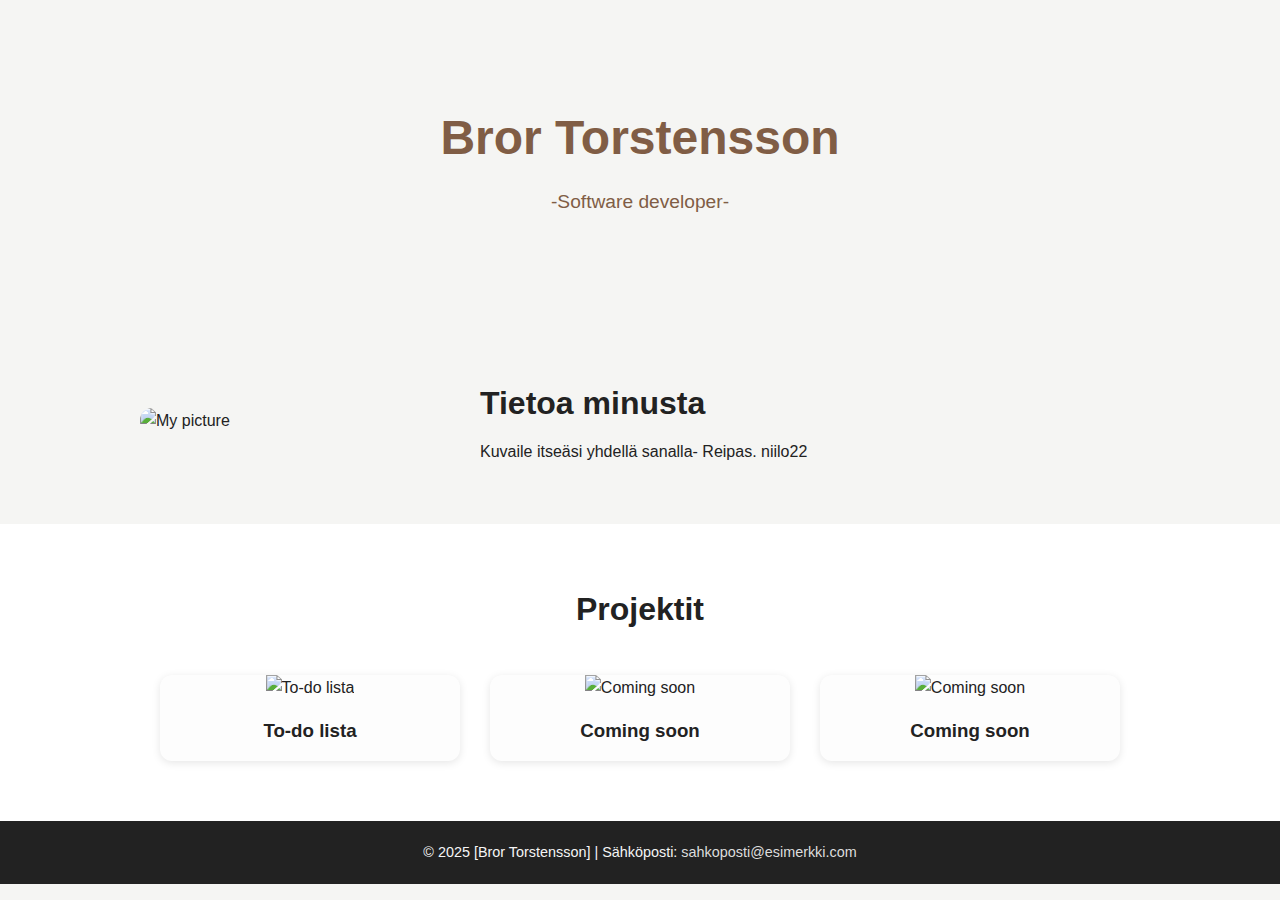
==== index.html @ 64b6ead8 "add to-do app" ====
<!DOCTYPE html>
<html lang="fi">
<head>
  <meta charset="UTF-8" />
  <meta name="viewport" content="width=device-width, initial-scale=1.0" />
  <title>BT Porfolio</title>
  <link rel="stylesheet" href="style.css" />
</head>
<body>

  <!-- Hero-osio -->
  <section class="hero">
    <h1>Bror Torstensson</h1>
    <p> -Software developer- </p>
  </section>

  <!-- Minusta-osio -->
  <section class="about">
    <div class="about-content">
      <img src="myPicture.jpg" alt="My picture" class="profile-img" />
      <div class="about-text">
        <h2>Tietoa minusta</h2>
        <p>
          Kuvaile itseäsi yhdellä sanalla- Reipas.   niilo22
        </p>
      </div>
    </div>
  </section>

  <!-- Projektit-osio -->
  <section class="projects">
    <h2>Projektit</h2>
    <div class="project-list">

      <div class="project-card">
        <a href="todo.html"> </a>
        <img src="todo.jpg" alt="To-do lista" />    <!-- To-do lista -->
        <h3>To-do lista</h3>
      </div>

      <div class="project-card">
        <img src="ComingSoon.jpg" alt="Coming soon" />    <!-- Tasohyppelypeli -->
        <h3>Coming soon</h3>
      </div>

      <div class="project-card">
        <img src="comingSoon.jpg" alt="Coming soon" /> <!-- Ajanvarausjärjestelmä -->
        <h3>Coming soon</h3>
      </div>

    </div>
  </section>

  <!-- Footer -->
  <footer class="footer">
    <p>© 2025 [Bror Torstensson] | Sähköposti: <a href="mailto:sahkoposti@esimerkki.com">sahkoposti@esimerkki.com</a></p>
  </footer>

</body>
</html>
---- style.css ----
/* Yleiset tyylit */
* {
    margin: 0;
    padding: 0;
    box-sizing: border-box;
  }
  
  body {
    font-family: 'Segoe UI', Tahoma, Geneva, Verdana, sans-serif;
    background-color: #f5f5f3;
    color: #222;
    line-height: 1.6;
  }
  
  /* Hero-osio */
  .hero {
    background-image: url('hero.jpg'); /* Vaihda omaan taustakuvaan */
    background-size: cover;
    background-position: center;
    text-align: center;
    padding: 100px 20px;
    color: rgb(128, 93, 69);
  }
  
  .hero h1 {
    font-size: 3rem;
    margin-bottom: 10px;
  }
  
  .hero p {
    font-size: 1.2rem;
  }
  
  /* Tietoa minusta -osio */
  .about {
    padding: 60px 20px;
  }
  
  .about-content {
    max-width: 1000px;
    margin: 0 auto;
    display: flex;
    flex-wrap: wrap;
    align-items: center;
    gap: 40px;
  }
  
  .profile-img {
    width: 300px;
    border-radius: 12px;
  }
  
  .about-text {
    flex: 1;
  }
  
  .about-text h2 {
    font-size: 2rem;
    margin-bottom: 10px;
  }
  
  /* Projektit-osio */
  .projects {
    background-color: #fff;
    padding: 60px 20px;
    text-align: center;
  }
  
  .projects h2 {
    font-size: 2rem;
    margin-bottom: 40px;
  }
  
  .project-list {
    display: flex;
    flex-wrap: wrap;
    justify-content: center;
    gap: 30px;
  }
  
  .project-card {
    background-color: #fdfdfd;
    border-radius: 12px;
    box-shadow: 0 2px 8px rgba(0, 0, 0, 0.1);
    overflow: hidden;
    transition: transform 0.3s ease;
    width: 300px;
    cursor: pointer;
  }
  
  .project-card:hover {
    transform: scale(1.05);
  }
  
  .project-card img {
    width: 100%;
    height: 200px;
    object-fit: cover;
  }
  
  .project-card h3 {
    padding: 15px;
  }
  
  /* Footer */
  .footer {
    background-color: #222;
    color: #f5f5f5;
    text-align: center;
    padding: 20px;
    font-size: 0.9rem;
  }
  
  .footer a {
    color: #ddd;
    text-decoration: none;
  }
  
  .footer a:hover {
    text-decoration: underline;
  }
/* Todo list osio */

  .todo-app {
    max-width: 600px;
    margin: 0 auto;
    padding: 20px;
    background-color: #fff;
    border-radius: 12px;
    box-shadow: 0 2px 8px rgba(0, 0, 0, 0.1);
  }
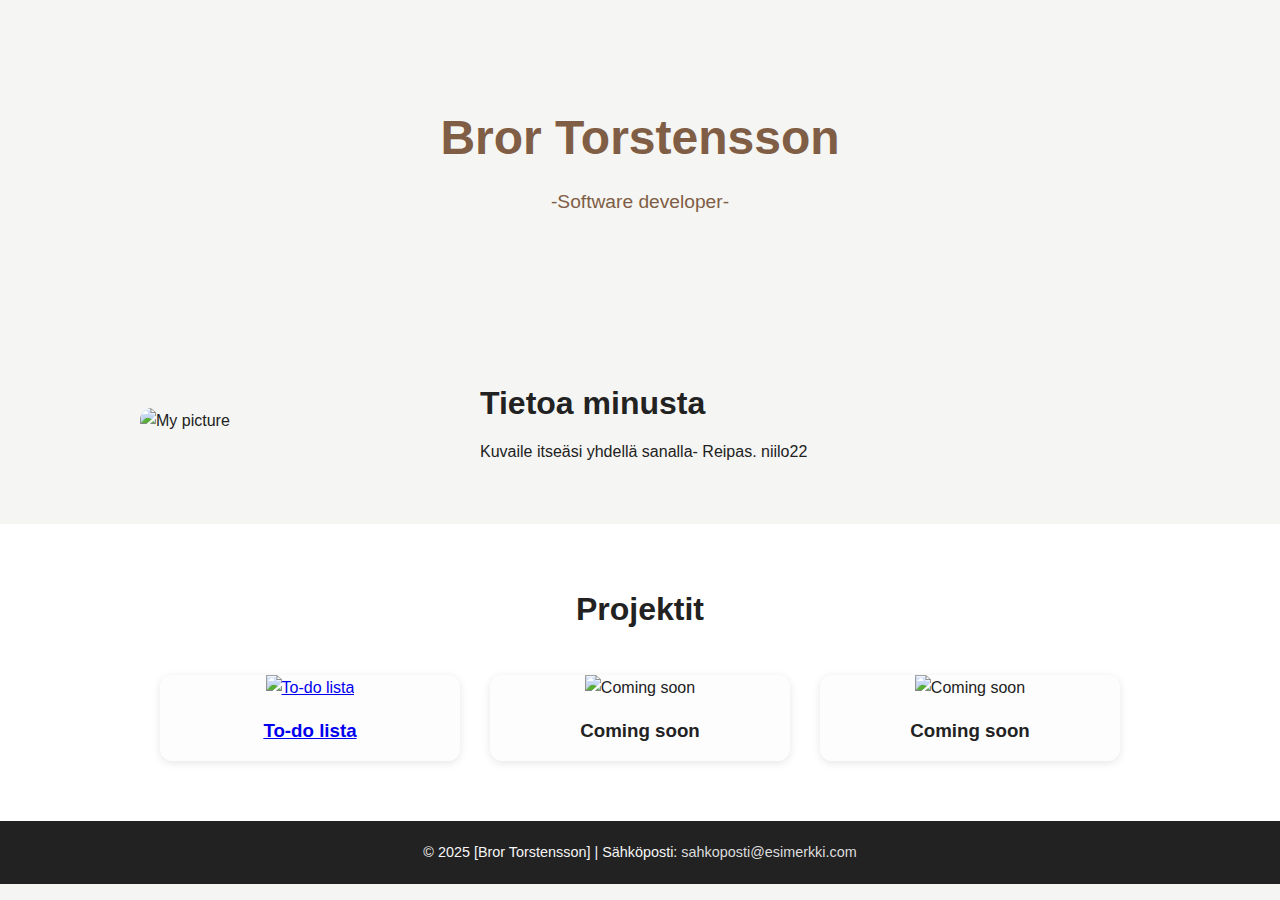
==== commit d3ce845a: "update todo index" ====
--- a/index.html
+++ b/index.html
@@ -32,11 +32,12 @@
     <h2>Projektit</h2>
     <div class="project-list">
 
-      <div class="project-card">
-        <a href="todo.html"> </a>
-        <img src="todo.jpg" alt="To-do lista" />    <!-- To-do lista -->
-        <h3>To-do lista</h3>
-      </div>
+      <a href="to-do">
+        <div class="project-card">
+          <img src="todo.jpg" alt="To-do lista" />
+          <h3>To-do lista</h3>
+        </div>
+      </a>
 
       <div class="project-card">
         <img src="ComingSoon.jpg" alt="Coming soon" />    <!-- Tasohyppelypeli -->
--- a/style.css
+++ b/style.css
@@ -1,131 +1,271 @@
 /* Yleiset tyylit */
 * {
-    margin: 0;
-    padding: 0;
-    box-sizing: border-box;
-  }
-  
-  body {
-    font-family: 'Segoe UI', Tahoma, Geneva, Verdana, sans-serif;
-    background-color: #f5f5f3;
-    color: #222;
-    line-height: 1.6;
-  }
-  
-  /* Hero-osio */
-  .hero {
-    background-image: url('hero.jpg'); /* Vaihda omaan taustakuvaan */
-    background-size: cover;
-    background-position: center;
-    text-align: center;
-    padding: 100px 20px;
-    color: rgb(128, 93, 69);
-  }
-  
-  .hero h1 {
-    font-size: 3rem;
-    margin-bottom: 10px;
-  }
-  
-  .hero p {
-    font-size: 1.2rem;
-  }
-  
-  /* Tietoa minusta -osio */
-  .about {
-    padding: 60px 20px;
-  }
-  
-  .about-content {
-    max-width: 1000px;
-    margin: 0 auto;
-    display: flex;
-    flex-wrap: wrap;
-    align-items: center;
-    gap: 40px;
-  }
-  
-  .profile-img {
-    width: 300px;
-    border-radius: 12px;
-  }
-  
-  .about-text {
-    flex: 1;
-  }
-  
-  .about-text h2 {
-    font-size: 2rem;
-    margin-bottom: 10px;
-  }
-  
-  /* Projektit-osio */
-  .projects {
-    background-color: #fff;
-    padding: 60px 20px;
-    text-align: center;
-  }
-  
-  .projects h2 {
-    font-size: 2rem;
-    margin-bottom: 40px;
-  }
-  
-  .project-list {
-    display: flex;
-    flex-wrap: wrap;
-    justify-content: center;
-    gap: 30px;
-  }
-  
-  .project-card {
-    background-color: #fdfdfd;
-    border-radius: 12px;
-    box-shadow: 0 2px 8px rgba(0, 0, 0, 0.1);
-    overflow: hidden;
-    transition: transform 0.3s ease;
-    width: 300px;
-    cursor: pointer;
-  }
-  
-  .project-card:hover {
-    transform: scale(1.05);
-  }
-  
-  .project-card img {
-    width: 100%;
-    height: 200px;
-    object-fit: cover;
-  }
-  
-  .project-card h3 {
-    padding: 15px;
-  }
-  
-  /* Footer */
-  .footer {
-    background-color: #222;
-    color: #f5f5f5;
-    text-align: center;
-    padding: 20px;
-    font-size: 0.9rem;
-  }
-  
-  .footer a {
-    color: #ddd;
-    text-decoration: none;
-  }
-  
-  .footer a:hover {
-    text-decoration: underline;
-  }
-/* Todo list osio */
-
-  .todo-app {
-    max-width: 600px;
-    margin: 0 auto;
-    padding: 20px;
-    background-color: #fff;
-    border-radius: 12px;
-    box-shadow: 0 2px 8px rgba(0, 0, 0, 0.1);
-  }+  margin: 0;
+  padding: 0;
+  box-sizing: border-box;
+}
+
+body {
+  font-family: 'Segoe UI', Tahoma, Geneva, Verdana, sans-serif;
+  background-color: #f5f5f3;
+  color: #222;
+  line-height: 1.6;
+}
+
+/* Hero-osio */
+.hero {
+  background-image: url('hero.jpg');
+  background-size: cover;
+  background-position: center;
+  text-align: center;
+  padding: 100px 20px;
+  color: rgb(128, 93, 69);
+}
+
+.hero h1 {
+  font-size: 3rem;
+  margin-bottom: 10px;
+}
+
+.hero p {
+  font-size: 1.2rem;
+}
+
+/* Tietoa minusta -osio */
+.about {
+  padding: 60px 20px;
+}
+
+.about-content {
+  max-width: 1000px;
+  margin: 0 auto;
+  display: flex;
+  flex-wrap: wrap;
+  align-items: center;
+  gap: 40px;
+}
+
+.profile-img {
+  width: 300px;
+  border-radius: 12px;
+}
+
+.about-text {
+  flex: 1;
+}
+
+.about-text h2 {
+  font-size: 2rem;
+  margin-bottom: 10px;
+}
+
+/* Projektit-osio */
+.projects {
+  background-color: #fff;
+  padding: 60px 20px;
+  text-align: center;
+}
+
+.projects h2 {
+  font-size: 2rem;
+  margin-bottom: 40px;
+}
+
+.project-list {
+  display: flex;
+  flex-wrap: wrap;
+  justify-content: center;
+  gap: 30px;
+}
+
+.project-card {
+  background-color: #fdfdfd;
+  border-radius: 12px;
+  box-shadow: 0 2px 8px rgba(0, 0, 0, 0.1);
+  overflow: hidden;
+  transition: transform 0.3s ease;
+  width: 300px;
+  cursor: pointer;
+}
+
+.project-card:hover {
+  transform: scale(1.05);
+}
+
+.project-card img {
+  width: 100%;
+  height: 200px;
+  object-fit: cover;
+}
+
+.project-card h3 {
+  padding: 15px;
+}
+
+/* Footer */
+.footer {
+  background-color: #222;
+  color: #f5f5f5;
+  text-align: center;
+  padding: 20px;
+  font-size: 0.9rem;
+}
+
+.footer a {
+  color: #ddd;
+  text-decoration: none;
+}
+
+.footer a:hover {
+  text-decoration: underline;
+}
+
+/* TODO-LISTA */
+
+.todo-app {
+  max-width: 600px;
+  margin: 0 auto;
+  padding: 20px;
+  background-color: #fff;
+  border-radius: 12px;
+  box-shadow: 0 2px 8px rgba(0, 0, 0, 0.1);
+}
+
+
+.task-input {
+  display: flex;
+  gap: 10px;
+  max-width: 600px;
+  margin: 0 auto 20px auto;
+  padding: 10px;
+  background-color: #fdfdfd;
+  border-radius: 8px;
+  box-shadow: 0 1px 4px rgba(0, 0, 0, 0.1);
+}
+
+/* Input-field */
+.task-field {
+  flex: 1;
+  padding: 10px 12px;
+  border: 1px solid #ccc;
+  border-radius: 5px;
+  font-size: 1rem;
+}
+
+.task-field:focus {
+  border-color: #007bff;
+  outline: none;
+  box-shadow: 0 0 0 2px rgba(0,123,255,0.1);
+}
+
+
+.add-task-btn {
+  background-color: #007bff;
+  color: #fff;
+  border: none;
+  padding: 10px 20px;
+  border-radius: 5px;
+  font-weight: bold;
+  font-size: 1rem;
+  cursor: pointer;
+  transition: background-color 0.3s ease, transform 0.1s ease;
+}
+
+.add-task-btn:hover {
+  background-color: #0056b3;
+}
+
+.add-task-btn:active {
+  transform: scale(0.97);
+}
+
+
+.task-list li {
+  display: flex;
+  justify-content: space-between;
+  align-items: center;
+  padding: 12px 16px;
+  margin-bottom: 12px;
+  background-color: #fdfdfd;
+  border-radius: 8px;
+  box-shadow: 0 1px 3px rgba(0,0,0,0.08);
+  flex-wrap: nowrap; 
+}
+
+
+.task-text {
+  flex: 1;
+  font-size: 1rem;
+  word-break: break-word;
+  overflow-wrap: anywhere;
+  padding-right: 10px;
+}
+
+.task-text.completed {
+  text-decoration: line-through;
+  opacity: 0.6;
+}
+
+
+.task-controls {
+  display: flex;
+  gap: 8px;
+  align-items: center;
+}
+
+
+.delete-btn {
+  background-color: #ff4d4d;
+  color: #fff;
+  border: none;
+  padding: 10px 15px;
+  border-radius: 5px;
+  cursor: pointer;
+  transition: background-color 0.3s ease;
+}
+
+.delete-btn:hover {
+  background-color: #ff1a1a;
+}
+
+
+.edit-btn {
+  background-color: #4CAF50;
+  color: white;
+  border: none;
+  padding: 10px 15px;
+  border-radius: 5px;
+  cursor: pointer;
+  transition: background-color 0.3s ease;
+}
+
+.edit-btn:hover {
+  background-color: #45a049;
+}
+
+/* Checkbox-tyyli */
+.complete-checkbox {
+  width: 24px;
+  height: 24px;
+  cursor: pointer;
+}
+
+.back-button-container {
+  text-align: center;
+  margin-top: 30px;
+}
+
+.back-button {
+  display: inline-block;
+  padding: 10px 20px;
+  background-color: #ddd;
+  color: #222;
+  text-decoration: none;
+  font-weight: bold;
+  border-radius: 6px;
+  transition: background-color 0.3s ease;
+}
+
+.back-button:hover {
+  background-color: #ccc;
+}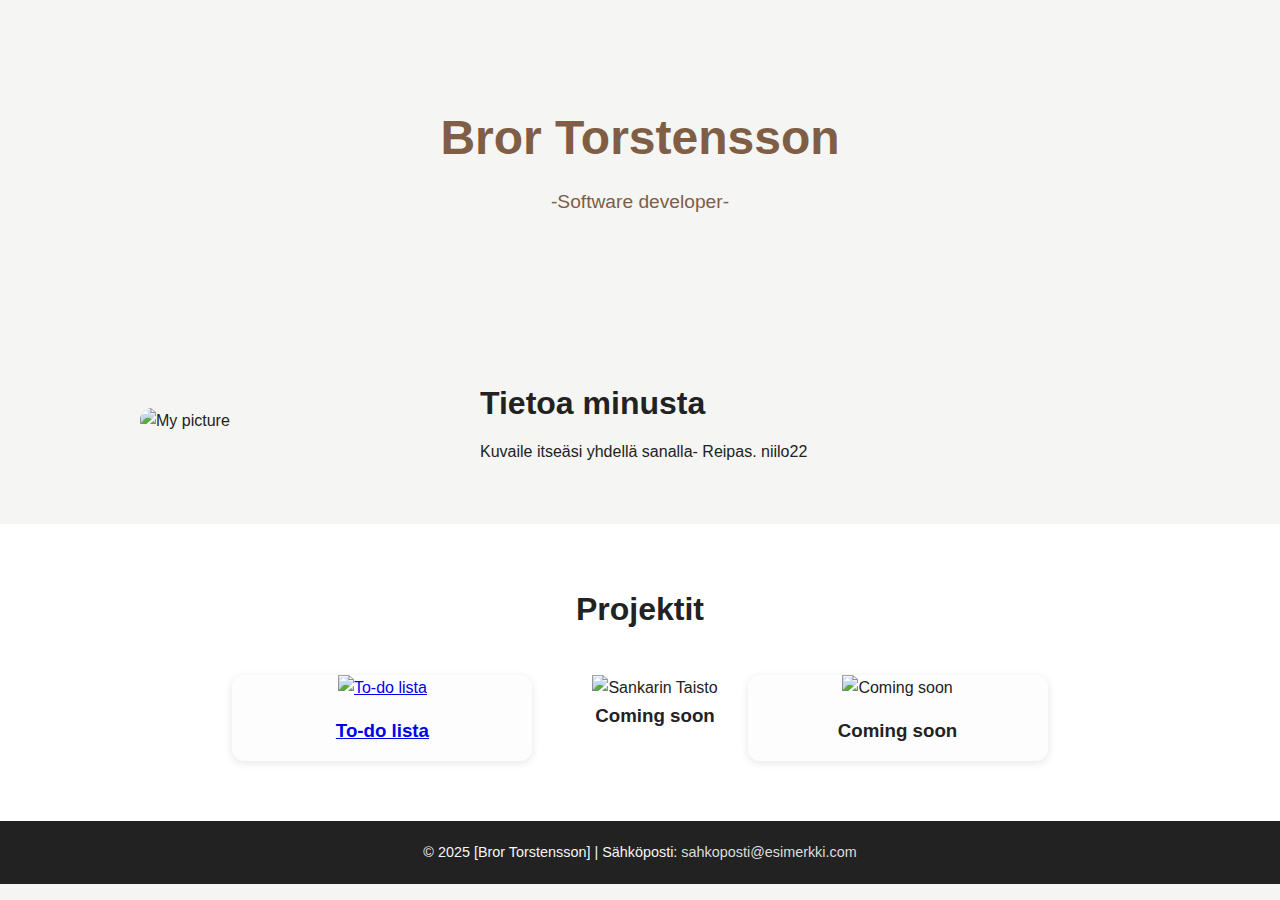
==== commit ebf0d502: "add Game" ====
--- a/index.html
+++ b/index.html
@@ -39,10 +39,12 @@
         </div>
       </a>
 
-      <div class="project-card">
-        <img src="ComingSoon.jpg" alt="Coming soon" />    <!-- Tasohyppelypeli -->
+      <a href="game"></a>
+      <div class="Sankarin Taisto">
+        <img src="SankarinTaisto.jpg" alt="Sankarin Taisto" />    <!-- Tasohyppelypeli -->
         <h3>Coming soon</h3>
       </div>
+      </a>
 
       <div class="project-card">
         <img src="comingSoon.jpg" alt="Coming soon" /> <!-- Ajanvarausjärjestelmä -->
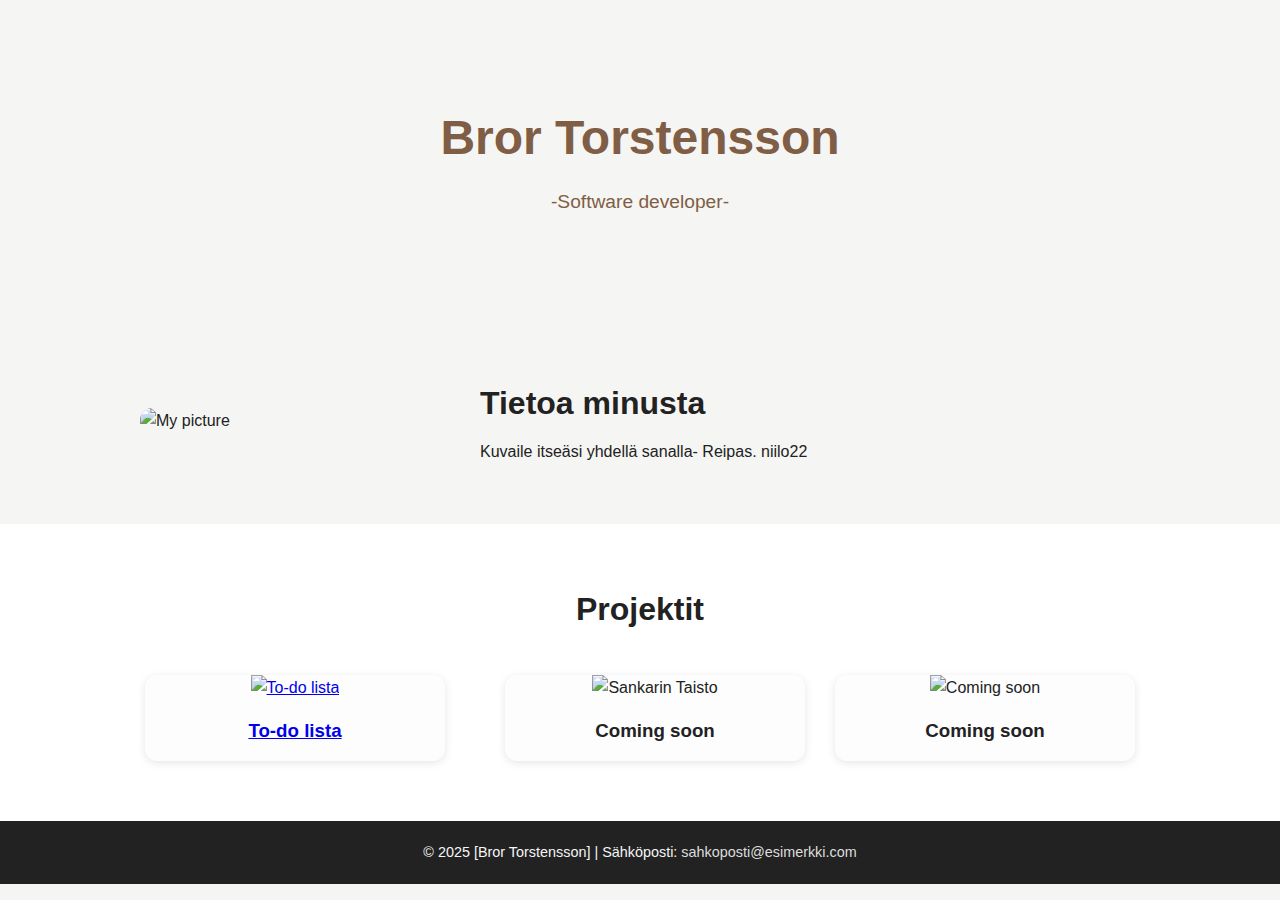
==== commit 2ca98da6: "update index" ====
--- a/index.html
+++ b/index.html
@@ -40,10 +40,10 @@
       </a>
 
       <a href="game"></a>
-      <div class="Sankarin Taisto">
-        <img src="SankarinTaisto.jpg" alt="Sankarin Taisto" />    <!-- Tasohyppelypeli -->
-        <h3>Coming soon</h3>
-      </div>
+        <div class="project-card">
+          <img src="SankarinTaisto.jpg" alt="Sankarin Taisto" />    <!-- Tasohyppelypeli -->
+          <h3>Coming soon</h3>
+        </div>
       </a>
 
       <div class="project-card">
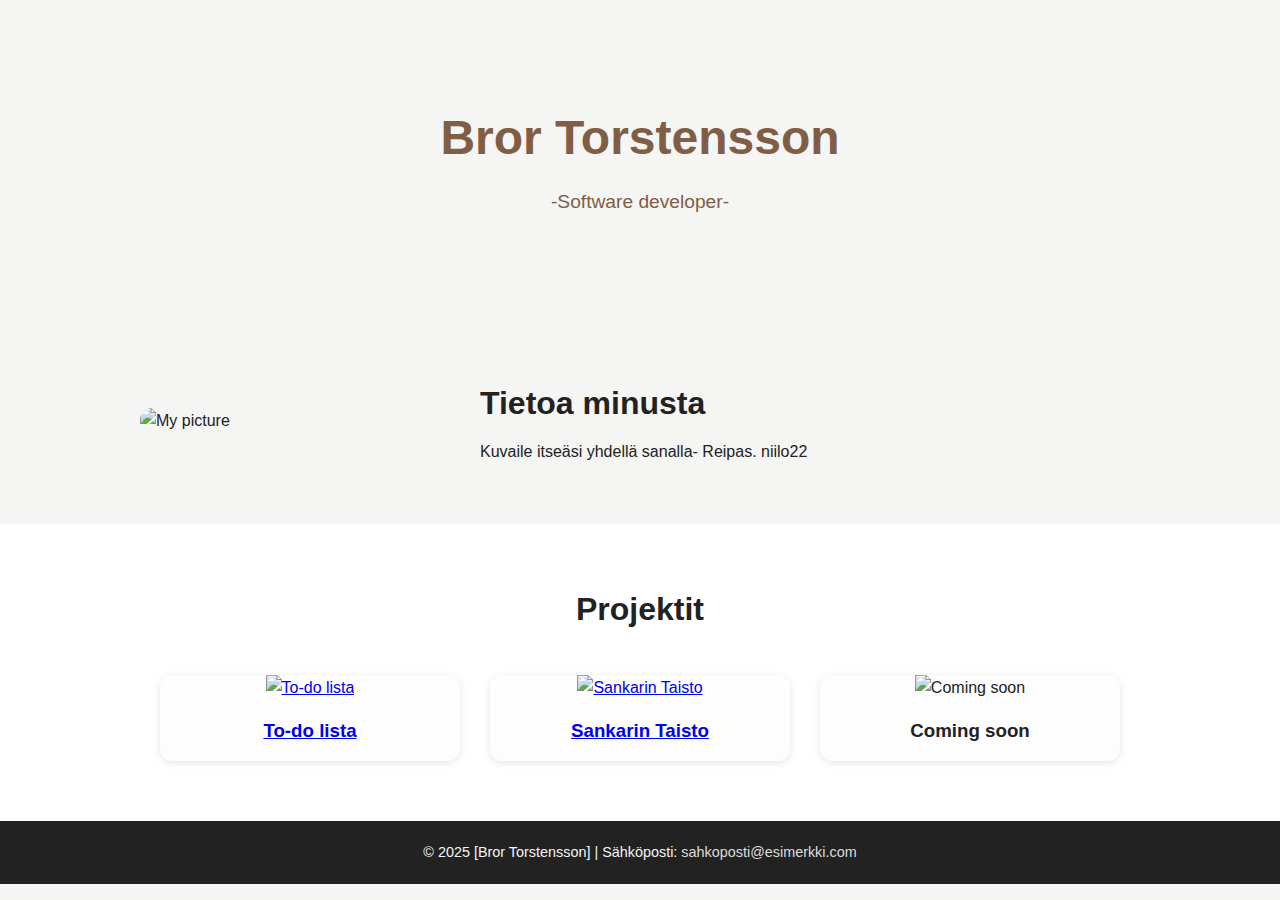
==== commit 1f87551d: "updateIndex" ====
--- a/index.html
+++ b/index.html
@@ -39,10 +39,10 @@
         </div>
       </a>
 
-      <a href="game"></a>
+      <a href="game">
         <div class="project-card">
-          <img src="SankarinTaisto.jpg" alt="Sankarin Taisto" />    <!-- Tasohyppelypeli -->
-          <h3>Coming soon</h3>
+          <img src="SankarinTaisto.jpg" alt="Sankarin Taisto" />
+          <h3>Sankarin Taisto</h3>
         </div>
       </a>
 
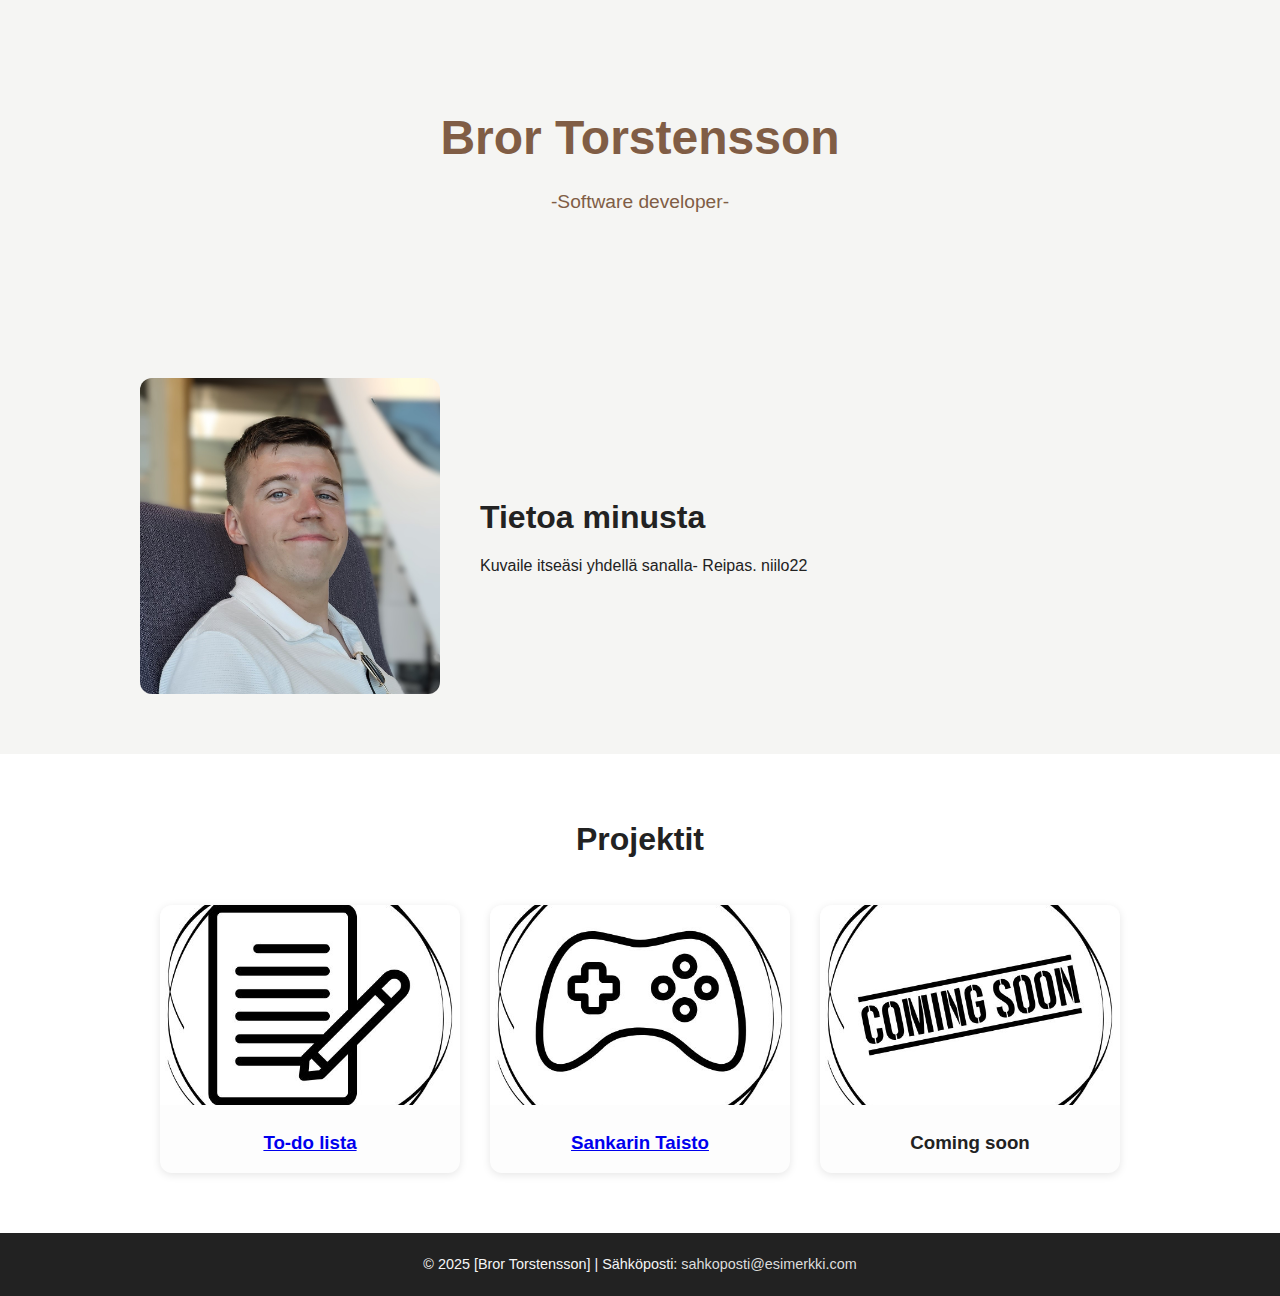
==== commit 635ffa58: "Updates for look" ====
--- a/index.html
+++ b/index.html
@@ -17,7 +17,7 @@
   <!-- Minusta-osio -->
   <section class="about">
     <div class="about-content">
-      <img src="myPicture.jpg" alt="My picture" class="profile-img" />
+      <img src="profilePic1.jpg" alt="My picture" class="profile-img" />
       <div class="about-text">
         <h2>Tietoa minusta</h2>
         <p>
@@ -41,7 +41,7 @@
 
       <a href="game">
         <div class="project-card">
-          <img src="SankarinTaisto.jpg" alt="Sankarin Taisto" />
+          <img src="game.jpg" alt="Sankarin Taisto" />
           <h3>Sankarin Taisto</h3>
         </div>
       </a>
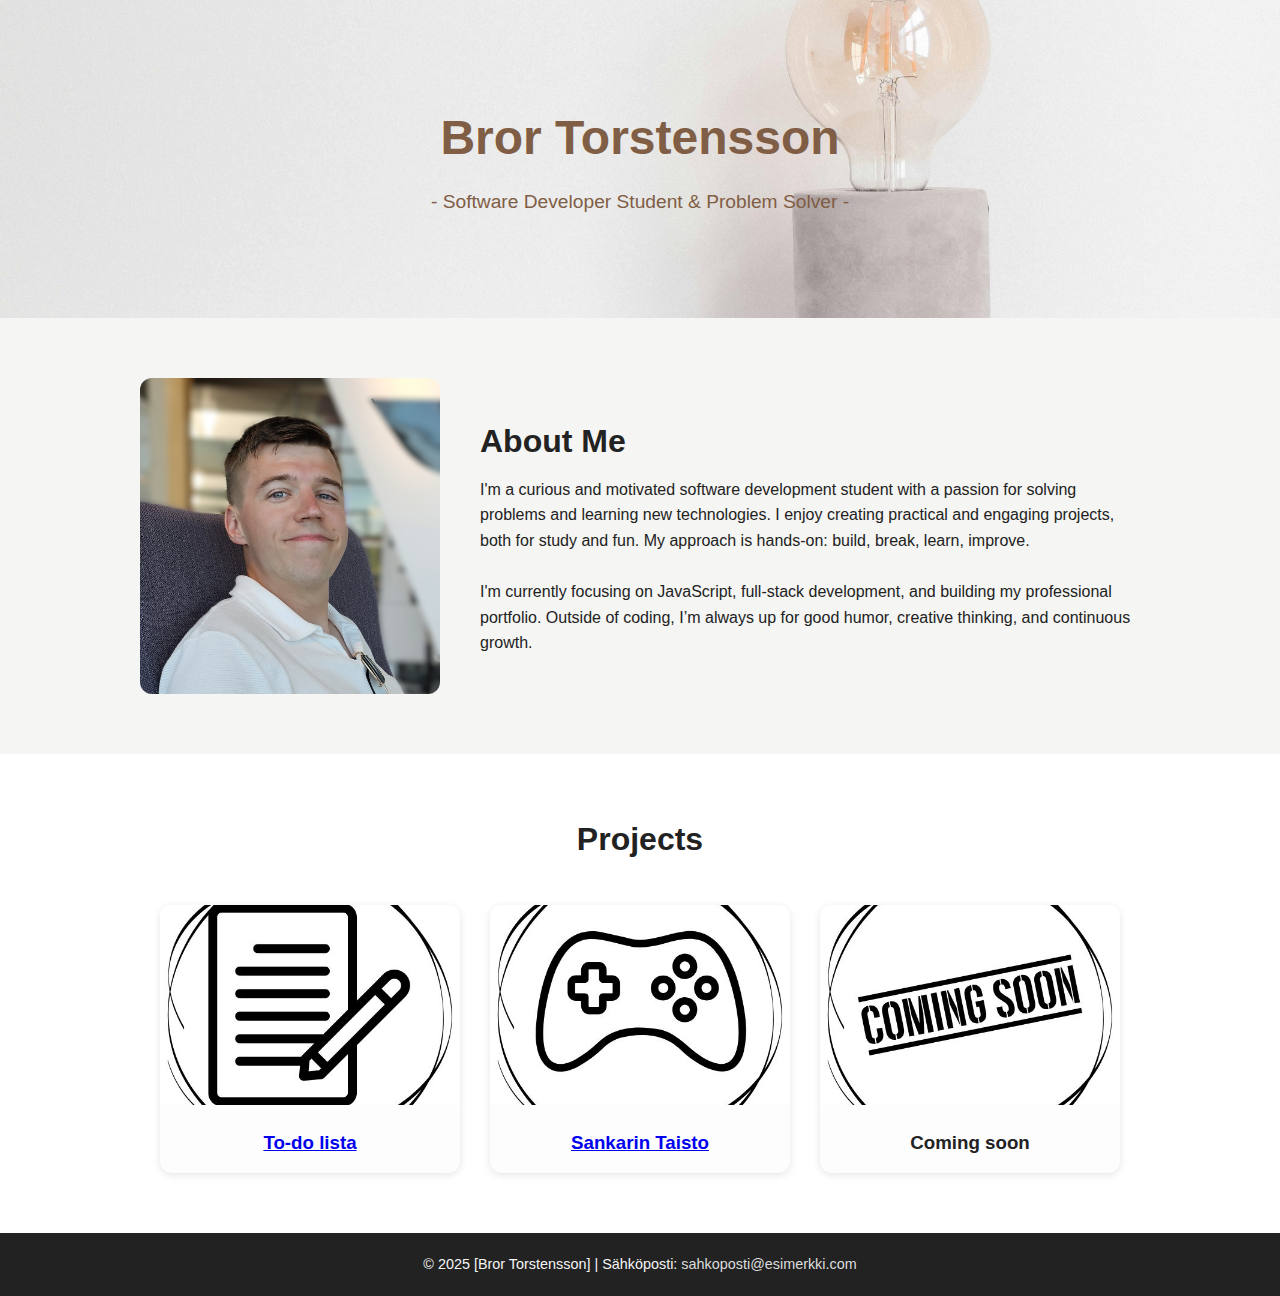
==== commit 492261f2: "updateFrontpage" ====
--- a/index.html
+++ b/index.html
@@ -11,7 +11,7 @@
   <!-- Hero-osio -->
   <section class="hero">
     <h1>Bror Torstensson</h1>
-    <p> -Software developer- </p>
+    <p>- Software Developer Student & Problem Solver -</p>
   </section>
 
   <!-- Minusta-osio -->
@@ -19,9 +19,12 @@
     <div class="about-content">
       <img src="profilePic1.jpg" alt="My picture" class="profile-img" />
       <div class="about-text">
-        <h2>Tietoa minusta</h2>
+        <h2>About Me</h2>
         <p>
-          Kuvaile itseäsi yhdellä sanalla- Reipas.   niilo22
+          I'm a curious and motivated software development student with a passion for solving problems and learning new technologies.
+          I enjoy creating practical and engaging projects, both for study and fun. My approach is hands-on: build, break, learn, improve.
+          <br><br>
+          I'm currently focusing on JavaScript, full-stack development, and building my professional portfolio. Outside of coding, I’m always up for good humor, creative thinking, and continuous growth.
         </p>
       </div>
     </div>
@@ -29,25 +32,25 @@
 
   <!-- Projektit-osio -->
   <section class="projects">
-    <h2>Projektit</h2>
+    <h2>Projects</h2>
     <div class="project-list">
 
       <a href="to-do">
         <div class="project-card">
-          <img src="todo.jpg" alt="To-do lista" />
+          <img src="todo.jpg" alt="To-do app" />
           <h3>To-do lista</h3>
         </div>
       </a>
 
       <a href="game">
         <div class="project-card">
-          <img src="game.jpg" alt="Sankarin Taisto" />
+          <img src="game.jpg" alt="Sankarin Taisto Game" />
           <h3>Sankarin Taisto</h3>
         </div>
       </a>
 
       <div class="project-card">
-        <img src="comingSoon.jpg" alt="Coming soon" /> <!-- Ajanvarausjärjestelmä -->
+        <img src="comingSoon.jpg" alt="Coming soon" /> <!-- Ajanvarausjärjestelmä? -->
         <h3>Coming soon</h3>
       </div>
 
